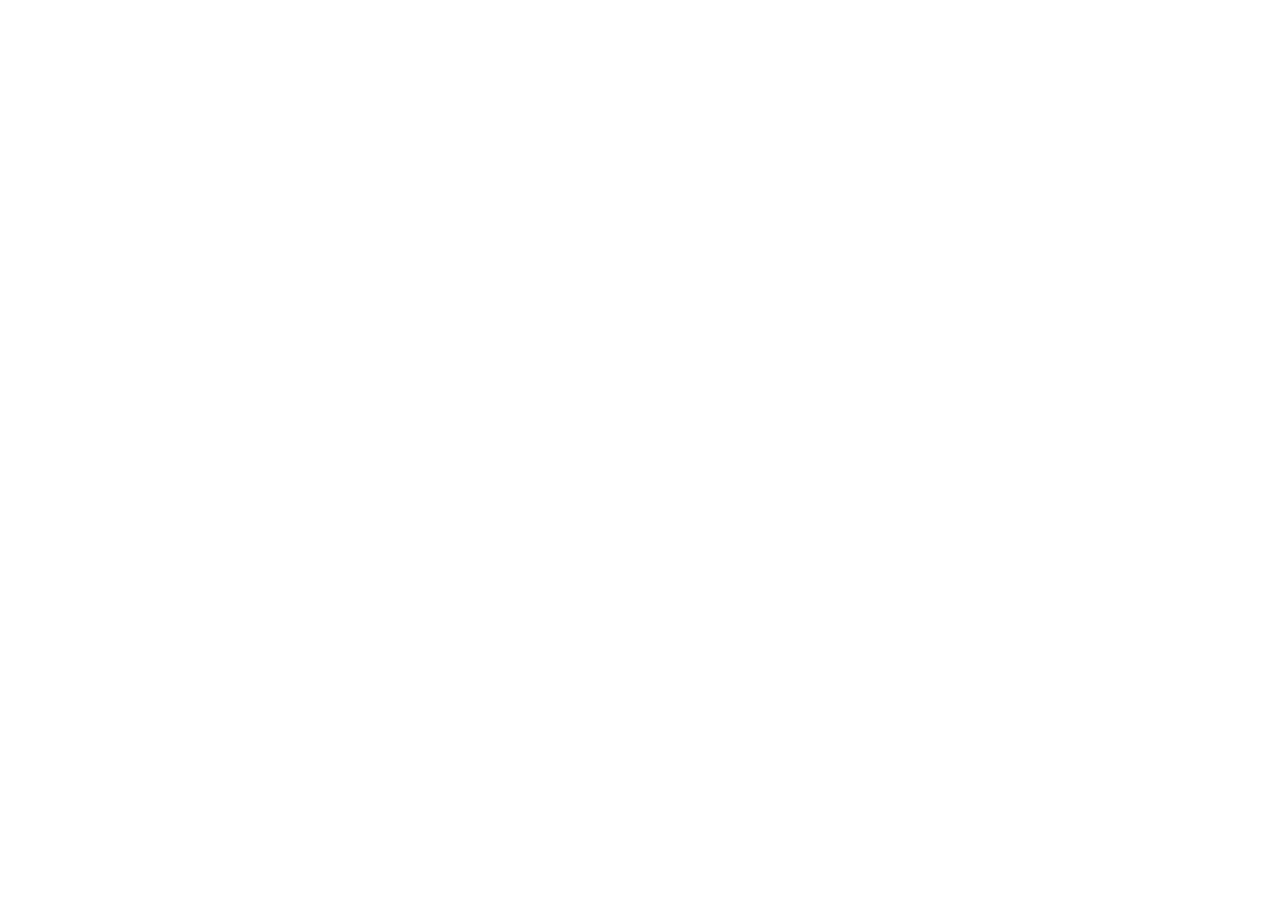
==== about/index.html @ 98a1e86d "Add site root files (2/5)" ====
<!doctype html>
<html lang="en" class="antialiased">
  <head>
    <meta charset="UTF-8" />
    <meta name="viewport" content="width=device-width, initial-scale=1.0" />
    <title>About · Sanzberro Collective</title>
    <meta
      name="description"
      content="A house for work worth putting a name on. Sanzberro Collective LLC is a Visalia, California studio for design, making, and the ventures that follow."
    />
    <meta name="theme-color" content="#1c1916" />
    <link rel="icon" type="image/svg+xml" href="/favicon.svg" />
    <link rel="canonical" href="https://sanzberrocollective.com/about" />
    <meta property="og:title" content="About · Sanzberro Collective" />
    <meta
      property="og:description"
      content="A house for work worth putting a name on. Sanzberro Collective LLC is a Visalia, California studio for design, making, and the ventures that follow."
    />
    <meta property="og:url" content="https://sanzberrocollective.com/about" />
    <meta property="og:image" content="https://sanzberrocollective.com/og.jpg" />
    <meta property="og:image:width" content="1200" />
    <meta property="og:image:height" content="630" />
    <meta name="twitter:card" content="summary_large_image" />
    <meta name="twitter:title" content="About · Sanzberro Collective" />
    <meta
      name="twitter:description"
      content="A house for work worth putting a name on. Sanzberro Collective LLC is a Visalia, California studio for design, making, and the ventures that follow."
    />
    <meta name="twitter:image" content="https://sanzberrocollective.com/og.jpg" />
    <link rel="preconnect" href="https://fonts.googleapis.com" />
    <link rel="preconnect" href="https://fonts.gstatic.com" crossorigin />
    <link
      href="https://fonts.googleapis.com/css2?family=Fraunces:ital,opsz,wght@0,9..144,500;0,9..144,600;1,9..144,500&family=Outfit:wght@400;500;600&display=swap"
      rel="stylesheet"
    />
    <script type="application/ld+json">
      {
        "@context": "https://schema.org",
        "@type": "ProfessionalService",
        "name": "Sanzberro Collective LLC",
        "url": "https://sanzberrocollective.com/",
        "image": "https://sanzberrocollective.com/og.jpg",
        "email": "Sanzberrocollective@gmail.com",
        "founder": {
          "@type": "Person",
          "name": "John Sanzberro"
        },
        "address": {
          "@type": "PostalAddress",
          "streetAddress": "28 Geary St Suite 650 PMB 70394",
          "addressLocality": "San Francisco",
          "addressRegion": "CA",
          "postalCode": "94108",
          "addressCountry": "US"
        },
        "areaServed": "Visalia, California"
      }
    </script>
    <script type="module" crossorigin src="/assets/index-BXShD_Eb.js"></script>
    <link rel="stylesheet" crossorigin href="/assets/index-lNka67ib.css">
  </head>
  <body>
    <form name="inquiry" netlify netlify-honeypot="bot-field" hidden>
      <input type="text" name="name" />
      <input type="email" name="email" />
      <input type="text" name="subject" />
      <textarea name="message"></textarea>
      <input name="bot-field" />
    </form>
    <noscript>
      <main style="max-width: 40rem; margin: 4rem auto; padding: 0 1.25rem; font-family: Georgia, 'Iowan Old Style', serif; color: #1c1916; background: #f3efe8;">
        <p style="letter-spacing: 0.22em; text-transform: uppercase; font-family: 'Avenir Next', sans-serif; font-size: 0.75rem;">
          Visalia, California
        </p>
        <h1 style="font-weight: 500; font-size: 2.5rem; line-height: 1.15;">
          A house for work worth putting a name on.
        </h1>
        <p>
          Sanzberro Collective LLC is a studio for design, making, and the ventures that follow.
        </p>
        <p>
          Write <a href="mailto:Sanzberrocollective@gmail.com">Sanzberrocollective@gmail.com</a>
        </p>
      </main>
    </noscript>
    <div id="root"></div>
  </body>
</html>
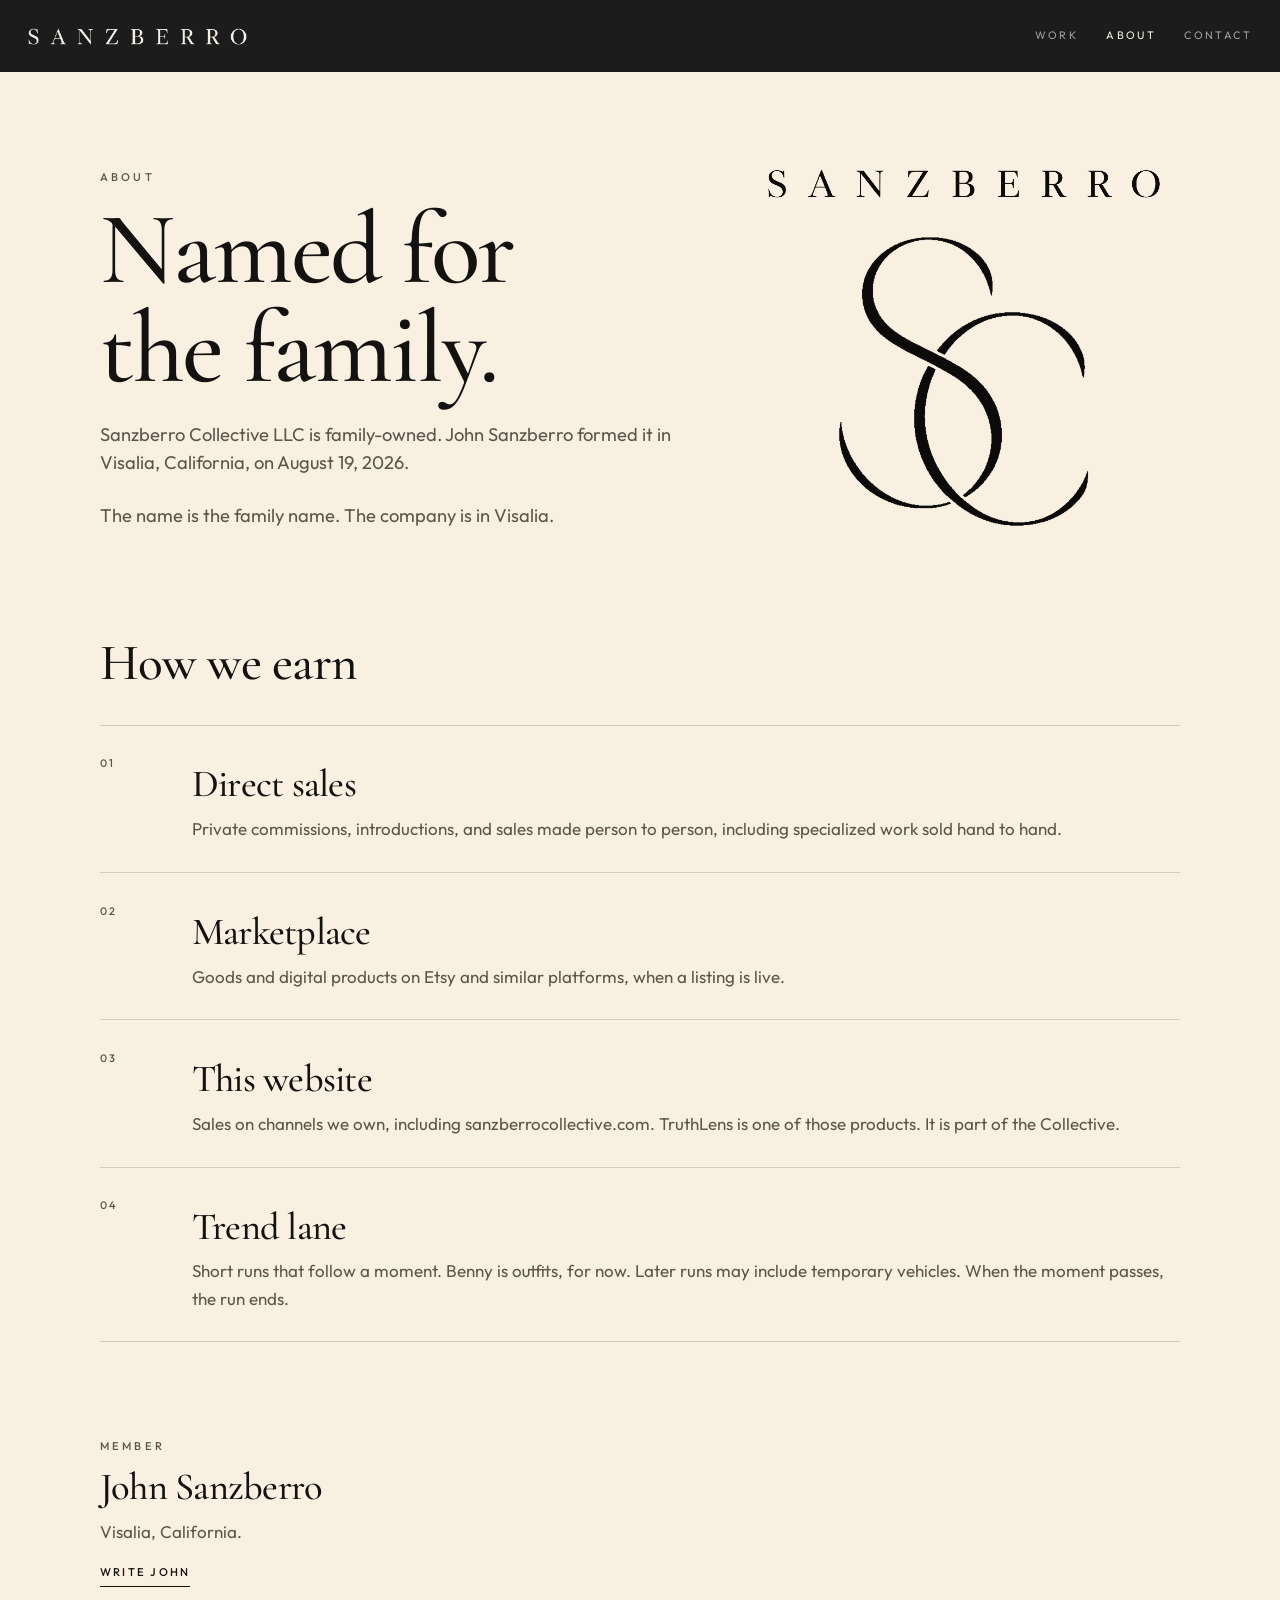
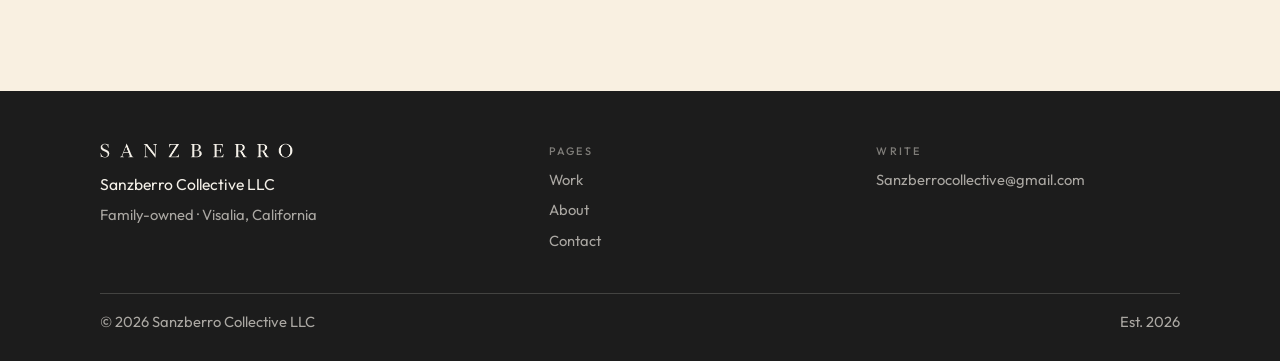
==== commit 474f9014: "Rebuild the public site around the locked Sanzberro mark. Replace the vault glyph, Pyrenees imagery," ====
--- a/about/index.html
+++ b/about/index.html
@@ -1,88 +1,167 @@
 <!doctype html>
-<html lang="en" class="antialiased">
+<html lang="en">
   <head>
-    <meta charset="UTF-8" />
-    <meta name="viewport" content="width=device-width, initial-scale=1.0" />
+    <meta charset="utf-8" />
+    <meta name="viewport" content="width=device-width, initial-scale=1" />
     <title>About · Sanzberro Collective</title>
-    <meta
-      name="description"
-      content="A house for work worth putting a name on. Sanzberro Collective LLC is a Visalia, California studio for design, making, and the ventures that follow."
-    />
-    <meta name="theme-color" content="#1c1916" />
-    <link rel="icon" type="image/svg+xml" href="/favicon.svg" />
+    <meta name="description" content="Sanzberro Collective LLC is family-owned, formed in Visalia, California on August 19, 2026." />
+    <meta name="theme-color" content="#1c1c1c" />
+    
+    <link rel="icon" href="/favicon.svg" type="image/svg+xml" />
+    <link rel="icon" href="/favicon.png" type="image/png" sizes="32x32" />
+    <link rel="apple-touch-icon" href="/apple-touch-icon.png" />
     <link rel="canonical" href="https://sanzberrocollective.com/about" />
     <meta property="og:title" content="About · Sanzberro Collective" />
-    <meta
-      property="og:description"
-      content="A house for work worth putting a name on. Sanzberro Collective LLC is a Visalia, California studio for design, making, and the ventures that follow."
-    />
+    <meta property="og:description" content="Sanzberro Collective LLC is family-owned, formed in Visalia, California on August 19, 2026." />
     <meta property="og:url" content="https://sanzberrocollective.com/about" />
     <meta property="og:image" content="https://sanzberrocollective.com/og.jpg" />
     <meta property="og:image:width" content="1200" />
     <meta property="og:image:height" content="630" />
+    <meta property="og:type" content="website" />
     <meta name="twitter:card" content="summary_large_image" />
     <meta name="twitter:title" content="About · Sanzberro Collective" />
-    <meta
-      name="twitter:description"
-      content="A house for work worth putting a name on. Sanzberro Collective LLC is a Visalia, California studio for design, making, and the ventures that follow."
-    />
+    <meta name="twitter:description" content="Sanzberro Collective LLC is family-owned, formed in Visalia, California on August 19, 2026." />
     <meta name="twitter:image" content="https://sanzberrocollective.com/og.jpg" />
     <link rel="preconnect" href="https://fonts.googleapis.com" />
     <link rel="preconnect" href="https://fonts.gstatic.com" crossorigin />
     <link
-      href="https://fonts.googleapis.com/css2?family=Fraunces:ital,opsz,wght@0,9..144,500;0,9..144,600;1,9..144,500&family=Outfit:wght@400;500;600&display=swap"
+      href="https://fonts.googleapis.com/css2?family=Cormorant+Garamond:wght@500;600&family=Outfit:wght@400;500&display=swap"
       rel="stylesheet"
     />
+    <link rel="stylesheet" href="/style.css" />
     <script type="application/ld+json">
       {
         "@context": "https://schema.org",
-        "@type": "ProfessionalService",
+        "@type": "Organization",
         "name": "Sanzberro Collective LLC",
         "url": "https://sanzberrocollective.com/",
+        "logo": "https://sanzberrocollective.com/images/logo-primary.jpg",
         "image": "https://sanzberrocollective.com/og.jpg",
         "email": "Sanzberrocollective@gmail.com",
+        "foundingDate": "2026-08-19",
         "founder": {
           "@type": "Person",
           "name": "John Sanzberro"
         },
         "address": {
           "@type": "PostalAddress",
-          "streetAddress": "28 Geary St Suite 650 PMB 70394",
-          "addressLocality": "San Francisco",
+          "addressLocality": "Visalia",
           "addressRegion": "CA",
-          "postalCode": "94108",
           "addressCountry": "US"
-        },
-        "areaServed": "Visalia, California"
+        }
       }
     </script>
-    <script type="module" crossorigin src="/assets/index-BXShD_Eb.js"></script>
-    <link rel="stylesheet" crossorigin href="/assets/index-lNka67ib.css">
+    
   </head>
   <body>
-    <form name="inquiry" netlify netlify-honeypot="bot-field" hidden>
-      <input type="text" name="name" />
-      <input type="email" name="email" />
-      <input type="text" name="subject" />
-      <textarea name="message"></textarea>
-      <input name="bot-field" />
-    </form>
-    <noscript>
-      <main style="max-width: 40rem; margin: 4rem auto; padding: 0 1.25rem; font-family: Georgia, 'Iowan Old Style', serif; color: #1c1916; background: #f3efe8;">
-        <p style="letter-spacing: 0.22em; text-transform: uppercase; font-family: 'Avenir Next', sans-serif; font-size: 0.75rem;">
-          Visalia, California
-        </p>
-        <h1 style="font-weight: 500; font-size: 2.5rem; line-height: 1.15;">
-          A house for work worth putting a name on.
-        </h1>
-        <p>
-          Sanzberro Collective LLC is a studio for design, making, and the ventures that follow.
-        </p>
-        <p>
-          Write <a href="mailto:Sanzberrocollective@gmail.com">Sanzberrocollective@gmail.com</a>
-        </p>
-      </main>
-    </noscript>
-    <div id="root"></div>
+    <a class="skip" href="#content">Skip to content</a>
+    <header class="site-header">
+      <a class="logo-link" href="/" aria-label="Sanzberro Collective, home">
+        <img class="wordmark" src="/images/wordmark-light.png" alt="Sanzberro" />
+      </a>
+      <nav class="nav" aria-label="Primary">
+        <a href="/work" >Work</a>
+        <a href="/about" aria-current="page">About</a>
+        <a href="/contact" >Contact</a>
+      </nav>
+    </header>
+    <main id="content" class="page">
+      <div class="wrap">
+        <div class="split">
+          <div>
+            <p class="kicker">About</p>
+            <h1>Named for the family.</h1>
+            <p class="lede">
+              Sanzberro Collective LLC is family-owned. John Sanzberro formed it in Visalia,
+              California, on August 19, 2026.
+            </p>
+            <p class="lede">The name is the family name. The company is in Visalia.</p>
+          </div>
+          <img
+            class="lockup-cream"
+            src="/images/lockup-cream.png"
+            alt="Sanzberro wordmark and SC monogram"
+            width="773"
+            height="713"
+          />
+        </div>
+
+        <section class="section" aria-labelledby="earns">
+          <h2 id="earns" class="section-title">How we earn</h2>
+          <ol class="earn">
+            <li>
+              <span class="num">01</span>
+              <div>
+                <h2>Direct sales</h2>
+                <p>
+                  Private commissions, introductions, and sales made person to person, including
+                  specialized work sold hand to hand.
+                </p>
+              </div>
+            </li>
+            <li>
+              <span class="num">02</span>
+              <div>
+                <h2>Marketplace</h2>
+                <p>
+                  Goods and digital products on Etsy and similar platforms, when a listing is live.
+                </p>
+              </div>
+            </li>
+            <li>
+              <span class="num">03</span>
+              <div>
+                <h2>This website</h2>
+                <p>
+                  Sales on channels we own, including sanzberrocollective.com. TruthLens is one of
+                  those products. It is part of the Collective.
+                </p>
+              </div>
+            </li>
+            <li>
+              <span class="num">04</span>
+              <div>
+                <h2>Trend lane</h2>
+                <p>
+                  Short runs that follow a moment. Benny is outfits, for now. Later runs may include
+                  temporary vehicles. When the moment passes, the run ends.
+                </p>
+              </div>
+            </li>
+          </ol>
+        </section>
+
+        <section class="section person">
+          <p class="kicker">Member</p>
+          <h2>John Sanzberro</h2>
+          <p>Visalia, California.</p>
+          <p><a class="text-link" href="/contact">Write John</a></p>
+        </section>
+      </div>
+    </main>
+
+    <footer class="site-footer">
+      <div class="footer-grid">
+        <div>
+          <img class="footer-wordmark" src="/images/wordmark-light.png" alt="" />
+          <p class="footer-name">Sanzberro Collective LLC</p>
+          <p class="footer-meta">Family-owned · Visalia, California</p>
+        </div>
+        <div class="footer-col">
+          <span>Pages</span>
+          <a href="/work">Work</a>
+          <a href="/about">About</a>
+          <a href="/contact">Contact</a>
+        </div>
+        <div class="footer-col">
+          <span>Write</span>
+          <a href="mailto:Sanzberrocollective@gmail.com">Sanzberrocollective@gmail.com</a>
+        </div>
+      </div>
+      <p class="legal">
+        <span>© 2026 Sanzberro Collective LLC</span>
+        <span>Est. 2026</span>
+      </p>
+    </footer>
   </body>
 </html>
--- a/style.css
+++ b/style.css
@@ -0,0 +1,586 @@
+:root {
+  --black: #1c1c1c;
+  --cream: #f9f0e1;
+  --ink: #141210;
+  --muted: #5c564c;
+  --ivory: #f4f0e8;
+  --line: rgba(20, 18, 16, 0.16);
+  --line-light: rgba(244, 240, 232, 0.18);
+  --header: 4.5rem;
+  color-scheme: light;
+}
+
+*,
+*::before,
+*::after {
+  box-sizing: border-box;
+}
+
+html {
+  -webkit-text-size-adjust: 100%;
+}
+
+body {
+  margin: 0;
+  min-height: 100vh;
+  background: var(--cream);
+  color: var(--ink);
+  font-family: Outfit, "Avenir Next", "Segoe UI", sans-serif;
+  font-weight: 400;
+  font-size: 1.0625rem;
+  line-height: 1.6;
+  text-rendering: optimizeLegibility;
+}
+
+img {
+  max-width: 100%;
+  height: auto;
+  display: block;
+}
+
+a {
+  color: inherit;
+  text-decoration: none;
+}
+
+button,
+input,
+textarea {
+  font: inherit;
+  color: inherit;
+}
+
+h1,
+h2,
+.display {
+  font-family: "Cormorant Garamond", Palatino, "Palatino Linotype", Georgia, serif;
+  font-weight: 500;
+  letter-spacing: -0.02em;
+  line-height: 0.96;
+  text-wrap: balance;
+}
+
+p {
+  text-wrap: pretty;
+}
+
+::selection {
+  background: var(--black);
+  color: var(--cream);
+}
+
+.skip {
+  position: absolute;
+  left: 1rem;
+  top: 0.75rem;
+  transform: translateY(-160%);
+  background: var(--cream);
+  color: var(--ink);
+  padding: 0.45rem 0.7rem;
+  z-index: 40;
+}
+
+.skip:focus {
+  transform: none;
+}
+
+.sr-only {
+  position: absolute;
+  width: 1px;
+  height: 1px;
+  padding: 0;
+  margin: -1px;
+  overflow: hidden;
+  clip: rect(0, 0, 0, 0);
+  white-space: nowrap;
+  border: 0;
+}
+
+.section-title {
+  margin: 0;
+  font-size: clamp(2.4rem, 4vw, 3.4rem);
+}
+
+.site-header {
+  position: sticky;
+  top: 0;
+  z-index: 20;
+  display: flex;
+  align-items: center;
+  justify-content: space-between;
+  gap: 1.5rem;
+  min-height: var(--header);
+  padding: 1rem 1.75rem;
+  background: var(--black);
+  color: var(--ivory);
+}
+
+.logo-link {
+  display: flex;
+  align-items: center;
+  flex: 0 0 auto;
+}
+
+.wordmark {
+  height: 17px;
+  width: auto;
+}
+
+.nav {
+  display: flex;
+  align-items: center;
+  gap: 1.75rem;
+}
+
+.nav a {
+  font-size: 0.68rem;
+  letter-spacing: 0.22em;
+  text-transform: uppercase;
+  color: rgba(244, 240, 232, 0.62);
+}
+
+.nav a[aria-current="page"],
+.nav a:hover {
+  color: var(--ivory);
+}
+
+.hero {
+  min-height: calc(100svh - var(--header));
+  display: flex;
+  flex-direction: column;
+  align-items: center;
+  justify-content: center;
+  text-align: center;
+  padding: 4.5rem 1.5rem 5.25rem;
+  background: var(--black);
+  color: var(--ivory);
+}
+
+.lockup {
+  width: min(420px, 84vw);
+  height: auto;
+}
+
+.kicker {
+  margin: 0;
+  font-size: 0.7rem;
+  font-weight: 500;
+  letter-spacing: 0.28em;
+  text-transform: uppercase;
+  color: var(--muted);
+}
+
+.kicker-light {
+  color: rgba(244, 240, 232, 0.62);
+  margin-top: 2.25rem;
+}
+
+.hero-line {
+  margin: 0.9rem 0 0;
+  max-width: 16em;
+  font-family: "Cormorant Garamond", Palatino, "Palatino Linotype", Georgia, serif;
+  font-weight: 500;
+  font-size: clamp(2.15rem, 4vw, 3.25rem);
+  letter-spacing: -0.02em;
+  line-height: 1.02;
+  color: var(--ivory);
+}
+
+.hero-links {
+  display: flex;
+  flex-wrap: wrap;
+  justify-content: center;
+  gap: 1.75rem 2.25rem;
+  margin-top: 2.15rem;
+}
+
+.hero-links a,
+.text-link {
+  font-size: 0.7rem;
+  font-weight: 500;
+  letter-spacing: 0.2em;
+  text-transform: uppercase;
+  border-bottom: 1px solid currentColor;
+  padding-bottom: 0.28rem;
+}
+
+.band {
+  padding: 5.5rem 1.5rem 6rem;
+}
+
+.wrap {
+  width: min(1080px, 100%);
+  margin: 0 auto;
+}
+
+.narrow {
+  width: min(720px, 100%);
+}
+
+.trio {
+  display: grid;
+  grid-template-columns: repeat(3, 1fr);
+  gap: 2.75rem;
+  margin-top: 2.75rem;
+}
+
+.trio-item {
+  border-top: 1px solid var(--line);
+  padding-top: 1.15rem;
+}
+
+.num {
+  font-size: 0.68rem;
+  font-weight: 500;
+  letter-spacing: 0.22em;
+  color: var(--muted);
+}
+
+.trio-item h2,
+.venture h2,
+.earn h2,
+.person h2 {
+  margin: 0.7rem 0 0.75rem;
+  font-size: clamp(2rem, 3vw, 2.7rem);
+}
+
+.trio-item p,
+.venture p,
+.earn p,
+.lede,
+.person p,
+.quiet {
+  margin: 0;
+  color: var(--muted);
+}
+
+.trio-item:hover h2 {
+  text-decoration: underline;
+  text-underline-offset: 0.12em;
+  text-decoration-thickness: 1px;
+}
+
+.quiet {
+  max-width: 38rem;
+  margin-top: 2.75rem;
+  font-size: 0.98rem;
+}
+
+.page {
+  padding: 5.25rem 1.5rem 6.5rem;
+}
+
+.page h1 {
+  margin: 0.85rem 0 0;
+  font-size: clamp(3.4rem, 8vw, 6.4rem);
+}
+
+.lede {
+  max-width: 36rem;
+  margin-top: 1.5rem;
+  font-size: 1.15rem;
+  line-height: 1.55;
+}
+
+.split {
+  display: grid;
+  grid-template-columns: minmax(0, 1.15fr) minmax(260px, 0.85fr);
+  gap: 4rem;
+  align-items: center;
+}
+
+.lockup-cream {
+  width: min(420px, 100%);
+  margin-inline: auto;
+}
+
+.section {
+  margin-top: 6rem;
+}
+
+.earn,
+.ventures {
+  list-style: none;
+  margin: 2.25rem 0 0;
+  padding: 0;
+}
+
+.earn li,
+.venture {
+  display: grid;
+  grid-template-columns: 4.25rem minmax(0, 1fr) auto;
+  gap: 1.25rem 1.5rem;
+  align-items: start;
+  padding: 1.85rem 0;
+  border-top: 1px solid var(--line);
+}
+
+.earn li:last-child,
+.venture:last-child {
+  border-bottom: 1px solid var(--line);
+}
+
+.earn li {
+  grid-template-columns: 4.25rem minmax(0, 1fr);
+}
+
+.status {
+  margin-top: 0.85rem;
+  font-size: 0.68rem;
+  font-weight: 500;
+  letter-spacing: 0.18em;
+  text-transform: uppercase;
+  color: var(--muted);
+  text-align: right;
+}
+
+.venture .text-link,
+.person .text-link {
+  display: inline-block;
+  margin-top: 1.15rem;
+  color: var(--ink);
+}
+
+.person h2 {
+  margin-top: 0.8rem;
+}
+
+.contact-grid {
+  display: grid;
+  grid-template-columns: minmax(0, 0.85fr) minmax(0, 1.15fr);
+  gap: 4rem;
+  margin-top: 3.5rem;
+}
+
+.facts {
+  display: grid;
+  gap: 1.75rem;
+  margin: 0;
+}
+
+.facts div {
+  border-top: 1px solid var(--line);
+  padding-top: 0.85rem;
+}
+
+.facts dt {
+  margin: 0;
+  font-size: 0.68rem;
+  font-weight: 500;
+  letter-spacing: 0.2em;
+  text-transform: uppercase;
+  color: var(--muted);
+}
+
+.facts dd {
+  margin: 0.4rem 0 0;
+}
+
+.facts a {
+  border-bottom: 1px solid currentColor;
+}
+
+.note {
+  margin: 0.45rem 0 0;
+  color: var(--muted);
+  font-size: 0.92rem;
+}
+
+form {
+  display: grid;
+  gap: 1.15rem;
+}
+
+label {
+  display: grid;
+  gap: 0.35rem;
+  font-size: 0.68rem;
+  font-weight: 500;
+  letter-spacing: 0.18em;
+  text-transform: uppercase;
+  color: var(--muted);
+}
+
+input,
+textarea {
+  width: 100%;
+  border: 0;
+  border-bottom: 1px solid var(--line);
+  border-radius: 0;
+  background: transparent;
+  padding: 0.7rem 0;
+  outline: none;
+}
+
+textarea {
+  min-height: 8.5rem;
+  resize: vertical;
+}
+
+input:focus,
+textarea:focus {
+  border-bottom-color: var(--ink);
+}
+
+button {
+  justify-self: start;
+  margin-top: 0.4rem;
+  border: 0;
+  background: var(--black);
+  color: var(--ivory);
+  padding: 0.95rem 1.35rem;
+  letter-spacing: 0.18em;
+  text-transform: uppercase;
+  font-size: 0.68rem;
+  font-weight: 500;
+  cursor: pointer;
+}
+
+button:hover {
+  background: #000;
+}
+
+.form-status {
+  min-height: 1.4em;
+  margin: 0;
+  color: var(--ink);
+  font-size: 0.95rem;
+}
+
+.site-footer {
+  background: var(--black);
+  color: var(--ivory);
+  padding: 3.25rem 1.75rem 1.75rem;
+}
+
+.footer-grid {
+  width: min(1080px, 100%);
+  margin: 0 auto;
+  display: grid;
+  grid-template-columns: 1.4fr 1fr 1fr;
+  gap: 2rem 1.5rem;
+}
+
+.footer-wordmark {
+  height: 15px;
+  width: auto;
+}
+
+.footer-name {
+  margin: 0.9rem 0 0;
+  font-size: 0.98rem;
+}
+
+.footer-meta,
+.footer-col a,
+.legal {
+  color: rgba(244, 240, 232, 0.66);
+  font-size: 0.92rem;
+}
+
+.footer-meta {
+  margin: 0.35rem 0 0;
+}
+
+.footer-col {
+  display: grid;
+  align-content: start;
+  gap: 0.45rem;
+}
+
+.footer-col span,
+.footer-label {
+  font-size: 0.68rem;
+  font-weight: 500;
+  letter-spacing: 0.2em;
+  text-transform: uppercase;
+  color: rgba(244, 240, 232, 0.46);
+}
+
+.footer-col a:hover {
+  color: var(--ivory);
+}
+
+.legal {
+  width: min(1080px, 100%);
+  margin: 2.5rem auto 0;
+  padding-top: 1rem;
+  border-top: 1px solid var(--line-light);
+  display: flex;
+  justify-content: space-between;
+  gap: 1rem;
+  flex-wrap: wrap;
+}
+
+:focus-visible {
+  outline: 1px solid var(--ink);
+  outline-offset: 3px;
+}
+
+.site-header :focus-visible,
+.site-footer :focus-visible,
+.hero :focus-visible {
+  outline-color: var(--ivory);
+}
+
+@media (max-width: 800px) {
+  .trio,
+  .split,
+  .contact-grid,
+  .footer-grid {
+    grid-template-columns: 1fr;
+  }
+
+  .venture,
+  .earn li {
+    grid-template-columns: 3rem minmax(0, 1fr);
+  }
+
+  .status {
+    grid-column: 2;
+    text-align: left;
+    margin-top: 0;
+  }
+
+  .page {
+    padding-top: 3.5rem;
+  }
+
+  .section {
+    margin-top: 4rem;
+  }
+
+  .split {
+    gap: 2rem;
+  }
+}
+
+@media (max-width: 640px) {
+  .site-header {
+    flex-direction: column;
+    align-items: flex-start;
+    padding: 0.95rem 1.15rem 0.85rem;
+    gap: 0.75rem;
+  }
+
+  .nav {
+    gap: 1.15rem;
+  }
+
+  .band,
+  .page,
+  .site-footer {
+    padding-left: 1.15rem;
+    padding-right: 1.15rem;
+  }
+
+  .wordmark {
+    height: 15px;
+  }
+}
+
+@media (prefers-reduced-motion: reduce) {
+  * {
+    scroll-behavior: auto !important;
+  }
+}
